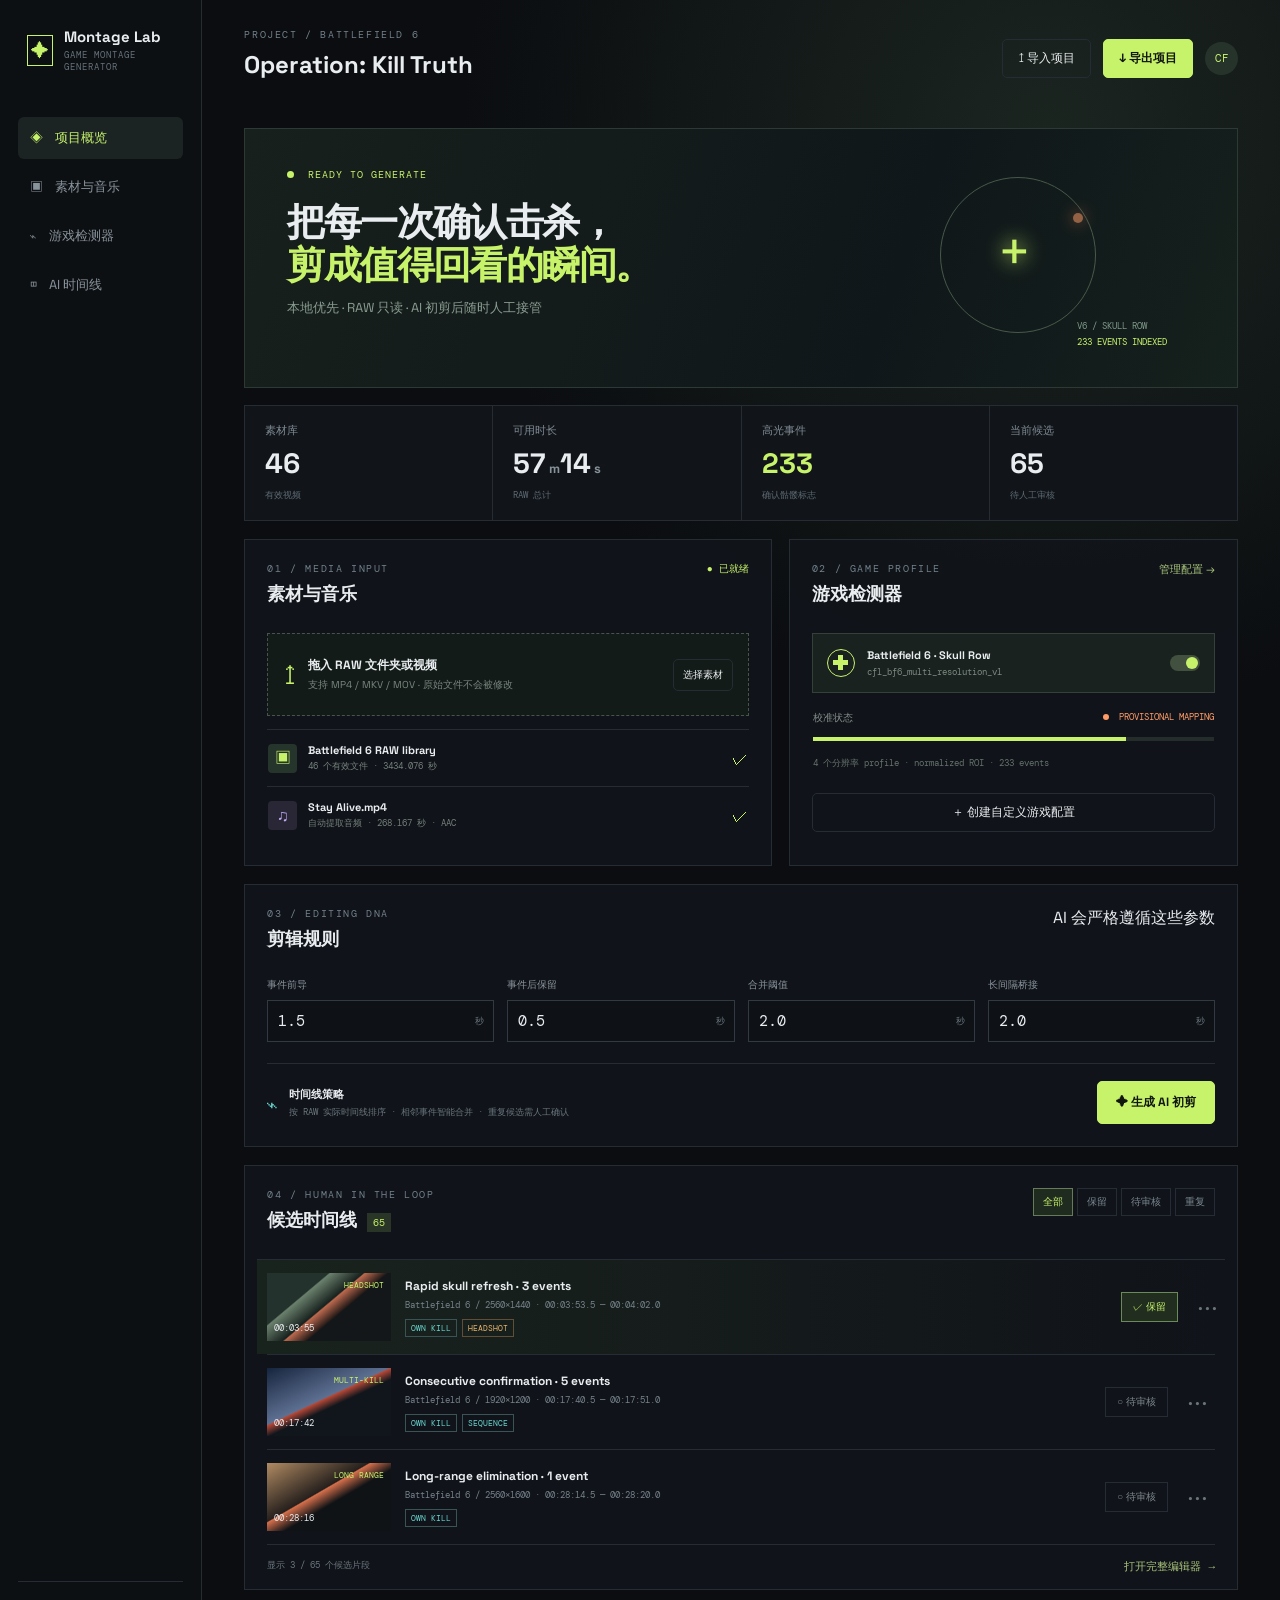
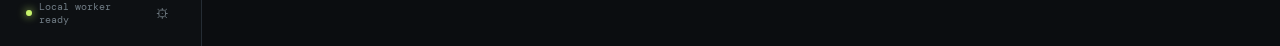
==== frontend/index.html @ 3a4ba49f "feat: add montage lab frontend MVP" ====
<!doctype html>
<html lang="zh-CN">
<head>
  <meta charset="UTF-8" />
  <meta name="viewport" content="width=device-width, initial-scale=1.0" />
  <title>Montage Lab — Game Montage Generator</title>
  <link rel="stylesheet" href="styles.css" />
</head>
<body>
  <div class="app-shell">
    <aside class="sidebar">
      <div class="brand"><div class="brand-mark">✦</div><div><strong>Montage Lab</strong><span>GAME MONTAGE GENERATOR</span></div></div>
      <nav>
        <a class="active" href="#overview"><span>◈</span>项目概览</a>
        <a href="#sources"><span>▣</span>素材与音乐</a>
        <a href="#detector"><span>⌁</span>游戏检测器</a>
        <a href="#timeline"><span>◫</span>AI 时间线</a>
      </nav>
      <div class="sidebar-bottom"><div class="status-dot"></div><span>Local worker ready</span><button class="icon-btn">⚙</button></div>
    </aside>
    <main class="main">
      <header class="topbar"><div><div class="eyebrow">PROJECT / BATTLEFIELD 6</div><h1>Operation: Kill Truth</h1></div><div class="top-actions"><button class="ghost" id="importProject">↥ 导入项目</button><button class="primary" id="exportProject">↓ 导出项目</button><div class="avatar">CF</div></div></header>
      <section class="hero" id="overview"><div><div class="pill"><i></i> READY TO GENERATE</div><h2>把每一次确认击杀，<br><em>剪成值得回看的瞬间。</em></h2><p>本地优先 · RAW 只读 · AI 初剪后随时人工接管</p></div><div class="hero-art"><div class="crosshair">+</div><div class="scan-ring"></div><div class="hero-label">V6 / SKULL ROW<br><b>233 EVENTS INDEXED</b></div></div></section>
      <section class="metrics"><div class="metric"><span>素材库</span><strong>46</strong><small>有效视频</small></div><div class="metric"><span>可用时长</span><strong>57<span>m</span>14<span>s</span></strong><small>RAW 总计</small></div><div class="metric accent"><span>高光事件</span><strong>233</strong><small>确认骷髅标志</small></div><div class="metric"><span>当前候选</span><strong>65</strong><small>待人工审核</small></div></section>
      <div class="workspace-grid">
        <section class="panel sources" id="sources"><div class="panel-head"><div><div class="section-kicker">01 / MEDIA INPUT</div><h3>素材与音乐</h3></div><span class="ready-tag">● 已就绪</span></div><div class="dropzone" id="dropzone"><div class="drop-icon">↥</div><div><strong>拖入 RAW 文件夹或视频</strong><p>支持 MP4 / MKV / MOV · 原始文件不会被修改</p></div><button class="small-btn">选择素材</button></div><div class="source-row"><div class="file-icon video">▣</div><div class="file-info"><strong>Battlefield 6 RAW library</strong><span>46 个有效文件 · 3434.076 秒</span></div><span class="check">✓</span></div><div class="source-row"><div class="file-icon music">♫</div><div class="file-info"><strong>Stay Alive.mp4</strong><span>自动提取音频 · 268.167 秒 · AAC</span></div><span class="check">✓</span></div></section>
        <section class="panel detector" id="detector"><div class="panel-head"><div><div class="section-kicker">02 / GAME PROFILE</div><h3>游戏检测器</h3></div><button class="text-btn">管理配置 →</button></div><div class="profile-card"><div class="profile-icon">✚</div><div><strong>Battlefield 6 · Skull Row</strong><span>cfl_bf6_multi_resolution_v1</span></div><div class="toggle on"><i></i></div></div><div class="calibration"><div class="cal-line"><span>校准状态</span><strong><i></i> PROVISIONAL MAPPING</strong></div><div class="progress"><i style="width:78%"></i></div><small>4 个分辨率 profile · normalized ROI · 233 events</small></div><button class="outline-btn full" id="newProfile">＋ 创建自定义游戏配置</button></section>
      </div>
      <section class="panel rules" id="timeline"><div class="panel-head"><div><div class="section-kicker">03 / EDITING DNA</div><h3>剪辑规则</h3></div><span class="hint">AI 会严格遵循这些参数</span></div><div class="rule-grid"><label>事件前导 <div class="input-wrap"><input id="pre" type="number" value="1.5" step="0.1"><span>秒</span></div></label><label>事件后保留 <div class="input-wrap"><input id="post" type="number" value="0.5" step="0.1"><span>秒</span></div></label><label>合并阈值 <div class="input-wrap"><input id="merge" type="number" value="2.0" step="0.1"><span>秒</span></div></label><label>长间隔桥接 <div class="input-wrap"><input id="bridge" type="number" value="2.0" step="0.1"><span>秒</span></div></label></div><div class="rule-footer"><div class="rule-note"><span>⌁</span><div><strong>时间线策略</strong><small>按 RAW 实际时间线排序 · 相邻事件智能合并 · 重复候选需人工确认</small></div></div><button class="primary generate" id="generate">✦ 生成 AI 初剪</button></div></section>
      <section class="panel candidate-panel"><div class="panel-head"><div><div class="section-kicker">04 / HUMAN IN THE LOOP</div><h3>候选时间线 <span class="count">65</span></h3></div><div class="timeline-tools"><button class="tool active">全部</button><button class="tool">保留</button><button class="tool">待审核</button><button class="tool">重复</button></div></div><div class="candidate-list"><div class="candidate selected"><div class="thumb t1"><span>00:03:55</span><b>HEADSHOT</b></div><div class="clip-meta"><strong>Rapid skull refresh · 3 events</strong><span>Battlefield 6 / 2560×1440 · 00:03:53.5 — 00:04:02.0</span><div class="tags"><i>OWN KILL</i><i class="gold">HEADSHOT</i></div></div><button class="keep">✓ 保留</button><button class="more">•••</button></div><div class="candidate"><div class="thumb t2"><span>00:17:42</span><b>MULTI-KILL</b></div><div class="clip-meta"><strong>Consecutive confirmation · 5 events</strong><span>Battlefield 6 / 1920×1200 · 00:17:40.5 — 00:17:51.0</span><div class="tags"><i>OWN KILL</i><i>SEQUENCE</i></div></div><button class="keep muted">○ 待审核</button><button class="more">•••</button></div><div class="candidate"><div class="thumb t3"><span>00:28:16</span><b>LONG RANGE</b></div><div class="clip-meta"><strong>Long-range elimination · 1 event</strong><span>Battlefield 6 / 2560×1600 · 00:28:14.5 — 00:28:20.0</span><div class="tags"><i>OWN KILL</i></div></div><button class="keep muted">○ 待审核</button><button class="more">•••</button></div></div><div class="list-footer"><span>显示 3 / 65 个候选片段</span><button class="text-btn">打开完整编辑器 →</button></div></section>
    </main>
  </div>
  <div class="toast" id="toast">项目已导出为 editable project.json</div>
  <script src="app.js"></script>
</body>
</html>
---- frontend/styles.css ----
@import url('https://fonts.googleapis.com/css2?family=DM+Mono:wght@400;500&family=Space+Grotesk:wght@400;500;600;700&display=swap');
:root{--bg:#0b0d10;--panel:#11151a;--line:#252c34;--text:#e9edf0;--muted:#89939c;--lime:#c7f36b;--cyan:#69d6d0;--orange:#ff9b67}*{box-sizing:border-box}body{margin:0;background:radial-gradient(circle at 82% 8%,#1b2520 0,#0b0d10 32%);color:var(--text);font-family:'Space Grotesk',sans-serif}.app-shell{display:flex;min-height:100vh}.sidebar{width:236px;background:#0d1013;border-right:1px solid var(--line);padding:27px 18px 20px;display:flex;flex-direction:column}.brand{display:flex;gap:11px;align-items:center;padding:0 9px 44px}.brand-mark{width:31px;height:31px;border:1px solid var(--lime);color:var(--lime);display:grid;place-items:center;font-size:18px}.brand strong{display:block;font-size:15px}.brand span{display:block;color:#66717b;font:9px 'DM Mono',monospace;margin-top:3px;letter-spacing:1px}nav{display:grid;gap:7px}nav a{padding:12px;color:var(--muted);text-decoration:none;border-radius:6px;font-size:13px;display:flex;gap:12px}nav a.active{background:#1b2423;color:var(--lime)}.sidebar-bottom{margin-top:auto;border-top:1px solid var(--line);padding:18px 8px 0;color:#707c85;font:10px 'DM Mono',monospace;display:flex;align-items:center;gap:7px}.status-dot{width:6px;height:6px;background:var(--lime);border-radius:50%;box-shadow:0 0 8px var(--lime)}.icon-btn{margin-left:auto;border:0;background:none;color:#78848c}.main{max-width:1270px;width:100%;padding:28px 42px 56px;margin:auto}.topbar{display:flex;justify-content:space-between;align-items:center;margin-bottom:40px}.eyebrow,.section-kicker{font:10px 'DM Mono',monospace;color:#71808a;letter-spacing:1.6px}.topbar h1{font-size:24px;margin:8px 0}.top-actions{display:flex;align-items:center;gap:12px}button{font-family:inherit;cursor:pointer}.ghost,.primary,.outline-btn,.small-btn{border:1px solid var(--line);background:transparent;color:var(--text);padding:10px 15px;border-radius:5px;font-size:12px}.primary{background:var(--lime);border-color:var(--lime);color:#11170d;font-weight:700}.avatar{width:33px;height:33px;display:grid;place-items:center;border-radius:50%;background:#26332b;color:var(--lime);font:11px 'DM Mono',monospace}.hero{min-height:260px;border:1px solid #2d3935;background:linear-gradient(110deg,#17201c,#10171a 65%,#15211d);position:relative;overflow:hidden;padding:39px 42px;margin-bottom:17px}.hero h2{font-size:38px;line-height:1.12;letter-spacing:-1.6px;margin:20px 0 13px}.hero h2 em{font-style:normal;color:var(--lime)}.hero p{color:#899c91;font-size:13px}.pill{color:var(--lime);font:10px 'DM Mono',monospace;letter-spacing:1px}.pill i{display:inline-block;width:7px;height:7px;border-radius:50%;background:var(--lime);margin-right:7px}.hero-art{position:absolute;right:105px;top:35px;width:220px;height:190px}.crosshair{position:absolute;left:85px;top:52px;color:var(--lime);font-size:56px;text-shadow:0 0 20px #c7f36b}.scan-ring{width:156px;height:156px;border:1px solid #738d70;border-radius:50%;position:absolute;top:13px;left:28px;opacity:.55}.scan-ring:after{content:'';position:absolute;width:10px;height:10px;background:var(--orange);border-radius:50%;right:12px;top:35px;box-shadow:0 0 15px var(--orange)}.hero-label{position:absolute;right:-35px;bottom:4px;color:#7e9988;font:9px 'DM Mono',monospace;line-height:1.7}.hero-label b{color:var(--lime);font-weight:400}.metrics{display:grid;grid-template-columns:repeat(4,1fr);gap:1px;background:var(--line);border:1px solid var(--line);margin-bottom:18px}.metric{background:var(--panel);padding:17px 20px}.metric span{display:block;color:#7f8a93;font-size:11px}.metric strong{display:block;font-size:28px;margin:7px 0 1px}.metric strong span{display:inline;font-size:13px;color:#87929a;margin-left:3px}.metric small{font:9px 'DM Mono',monospace;color:#5d6972}.metric.accent strong{color:var(--lime)}.workspace-grid{display:grid;grid-template-columns:1.08fr .92fr;gap:17px;margin-bottom:18px}.panel{border:1px solid var(--line);background:rgba(17,21,26,.9);padding:22px}.panel-head{display:flex;justify-content:space-between;align-items:flex-start;margin-bottom:20px}.panel h3{font-size:18px;margin:7px 0}.ready-tag{color:var(--lime);font:10px 'DM Mono',monospace}.dropzone{border:1px dashed #47544c;background:#131b18;padding:19px 15px;display:flex;align-items:center;gap:12px;margin-bottom:13px}.drop-icon{font-size:25px;color:var(--lime)}.dropzone strong{font-size:12px}.dropzone p{color:#78847e;font-size:10px;margin:4px 0}.small-btn{margin-left:auto;padding:8px 9px;font-size:10px}.source-row{display:flex;align-items:center;gap:11px;border-top:1px solid var(--line);padding:13px 1px}.file-icon{width:29px;height:29px;display:grid;place-items:center;border-radius:4px}.video{background:#26352c;color:var(--lime)}.music{background:#292736;color:#c3a9f7}.file-info{flex:1}.file-info strong,.file-info span{display:block}.file-info strong{font-size:11px}.file-info span{font:9px 'DM Mono',monospace;color:#74817b;margin-top:3px}.check{color:var(--lime)}.text-btn{border:0;background:none;color:#a9c47b;font-size:11px;padding:0}.profile-card{display:flex;align-items:center;gap:12px;background:#19221f;border:1px solid #334138;padding:14px}.profile-icon{width:28px;height:28px;display:grid;place-items:center;border-radius:50%;border:1px solid var(--lime);color:var(--lime)}.profile-card strong,.profile-card span{display:block}.profile-card strong{font-size:11px}.profile-card span{font:9px 'DM Mono',monospace;color:#7d8982;margin-top:4px}.toggle{margin-left:auto;width:30px;height:16px;border-radius:10px;background:#42513f;padding:2px}.toggle i{display:block;width:12px;height:12px;border-radius:50%;background:var(--lime);margin-left:14px}.calibration{padding:18px 1px}.cal-line{display:flex;justify-content:space-between;font-size:10px}.cal-line span{color:#84908b}.cal-line strong{font:9px 'DM Mono',monospace;color:var(--orange)}.cal-line i{display:inline-block;width:6px;height:6px;background:var(--orange);border-radius:50%;margin-right:5px}.progress{height:4px;background:#252d2a;margin:12px 0 9px}.progress i{display:block;height:100%;background:var(--lime)}.calibration small{font:9px 'DM Mono',monospace;color:#64726b}.full{width:100%;margin-top:4px}.rules{margin-bottom:18px}.rule-grid{display:grid;grid-template-columns:repeat(4,1fr);gap:13px}.rule-grid label{font-size:10px;color:#89949b}.input-wrap{display:flex;align-items:center;margin-top:8px;border:1px solid #313a41;background:#0e1216}.input-wrap input{color:var(--text);background:none;border:0;outline:0;width:100%;padding:10px;font:15px 'DM Mono',monospace}.input-wrap span{font:9px 'DM Mono',monospace;color:#65717a;padding-right:9px}.rule-footer{display:flex;justify-content:space-between;align-items:center;border-top:1px solid var(--line);margin-top:21px;padding-top:17px}.rule-note{display:flex;gap:11px;align-items:center}.rule-note>span{color:var(--cyan);font-size:22px}.rule-note strong,.rule-note small{display:block}.rule-note strong{font-size:11px}.rule-note small{font:9px 'DM Mono',monospace;color:#69767d;margin-top:4px}.generate{padding:12px 18px}.candidate-panel{padding-bottom:15px}.count{font:10px 'DM Mono',monospace;color:var(--lime);background:#293526;padding:3px 6px;margin-left:5px}.timeline-tools{display:flex;gap:4px}.tool{border:1px solid var(--line);background:transparent;color:#7a878f;font-size:10px;padding:6px 9px}.tool.active{color:var(--lime);border-color:#657b59;background:#202b20}.candidate{display:flex;align-items:center;gap:14px;padding:13px 0;border-top:1px solid var(--line)}.candidate.selected{background:linear-gradient(90deg,#19231d,transparent);margin:0 -10px;padding-left:10px}.thumb{width:124px;height:68px;position:relative;flex:none;background:#24322d;overflow:hidden;display:flex;align-items:flex-end;padding:7px}.thumb:before{content:'';position:absolute;inset:0;background:linear-gradient(140deg,transparent 30%,#6a806c 31%,#18221f 47%,#bb694e 48%,#2c1e1a 58%,#13171a 59%)}.t2{background:#272f42}.t2:before{background:linear-gradient(155deg,#16253e,#5e7092 45%,#b54837 46%,#11161c 55%)}.t3{background:#3d322b}.t3:before{background:linear-gradient(150deg,#b18b63,#26201d 42%,#d56f4b 43%,#101316 56%)}.thumb span,.thumb b{position:relative;z-index:1;font:9px 'DM Mono',monospace}.thumb b{position:absolute;right:7px;top:7px;color:var(--lime);font-size:8px}.clip-meta{flex:1}.clip-meta strong,.clip-meta span{display:block}.clip-meta strong{font-size:12px}.clip-meta span{font:9px 'DM Mono',monospace;color:#76838b;margin:5px 0 8px}.tags{display:flex;gap:5px}.tags i{font-style:normal;font:8px 'DM Mono',monospace;color:var(--cyan);border:1px solid #385454;padding:3px 5px}.tags i.gold{color:#e7b36b;border-color:#614e37}.keep{border:1px solid #6b8a59;background:#202d1f;color:var(--lime);padding:7px 11px;font-size:10px;white-space:nowrap}.keep.muted{border-color:var(--line);background:none;color:#7e898f}.more{border:0;background:none;color:#69747a;letter-spacing:2px}.list-footer{border-top:1px solid var(--line);padding-top:14px;display:flex;justify-content:space-between;font:9px 'DM Mono',monospace;color:#69767d}.toast{position:fixed;right:28px;bottom:25px;background:#d5f77a;color:#11170d;padding:12px 16px;border-radius:4px;font-size:12px;opacity:0;transform:translateY(12px);transition:.25s;pointer-events:none}.toast.show{opacity:1;transform:translateY(0)}@media(max-width:900px){.sidebar{width:190px}.main{padding:24px}.hero-art{right:15px;opacity:.5}.workspace-grid{grid-template-columns:1fr}}@media(max-width:650px){.sidebar{display:none}.main{padding:18px}.hero{padding:28px 23px}.hero h2{font-size:30px}.hero-art{display:none}.metrics{grid-template-columns:repeat(2,1fr)}.rule-grid{grid-template-columns:repeat(2,1fr)}.top-actions .ghost{display:none}.candidate{gap:8px}.thumb{width:90px}.clip-meta span{font-size:8px}}
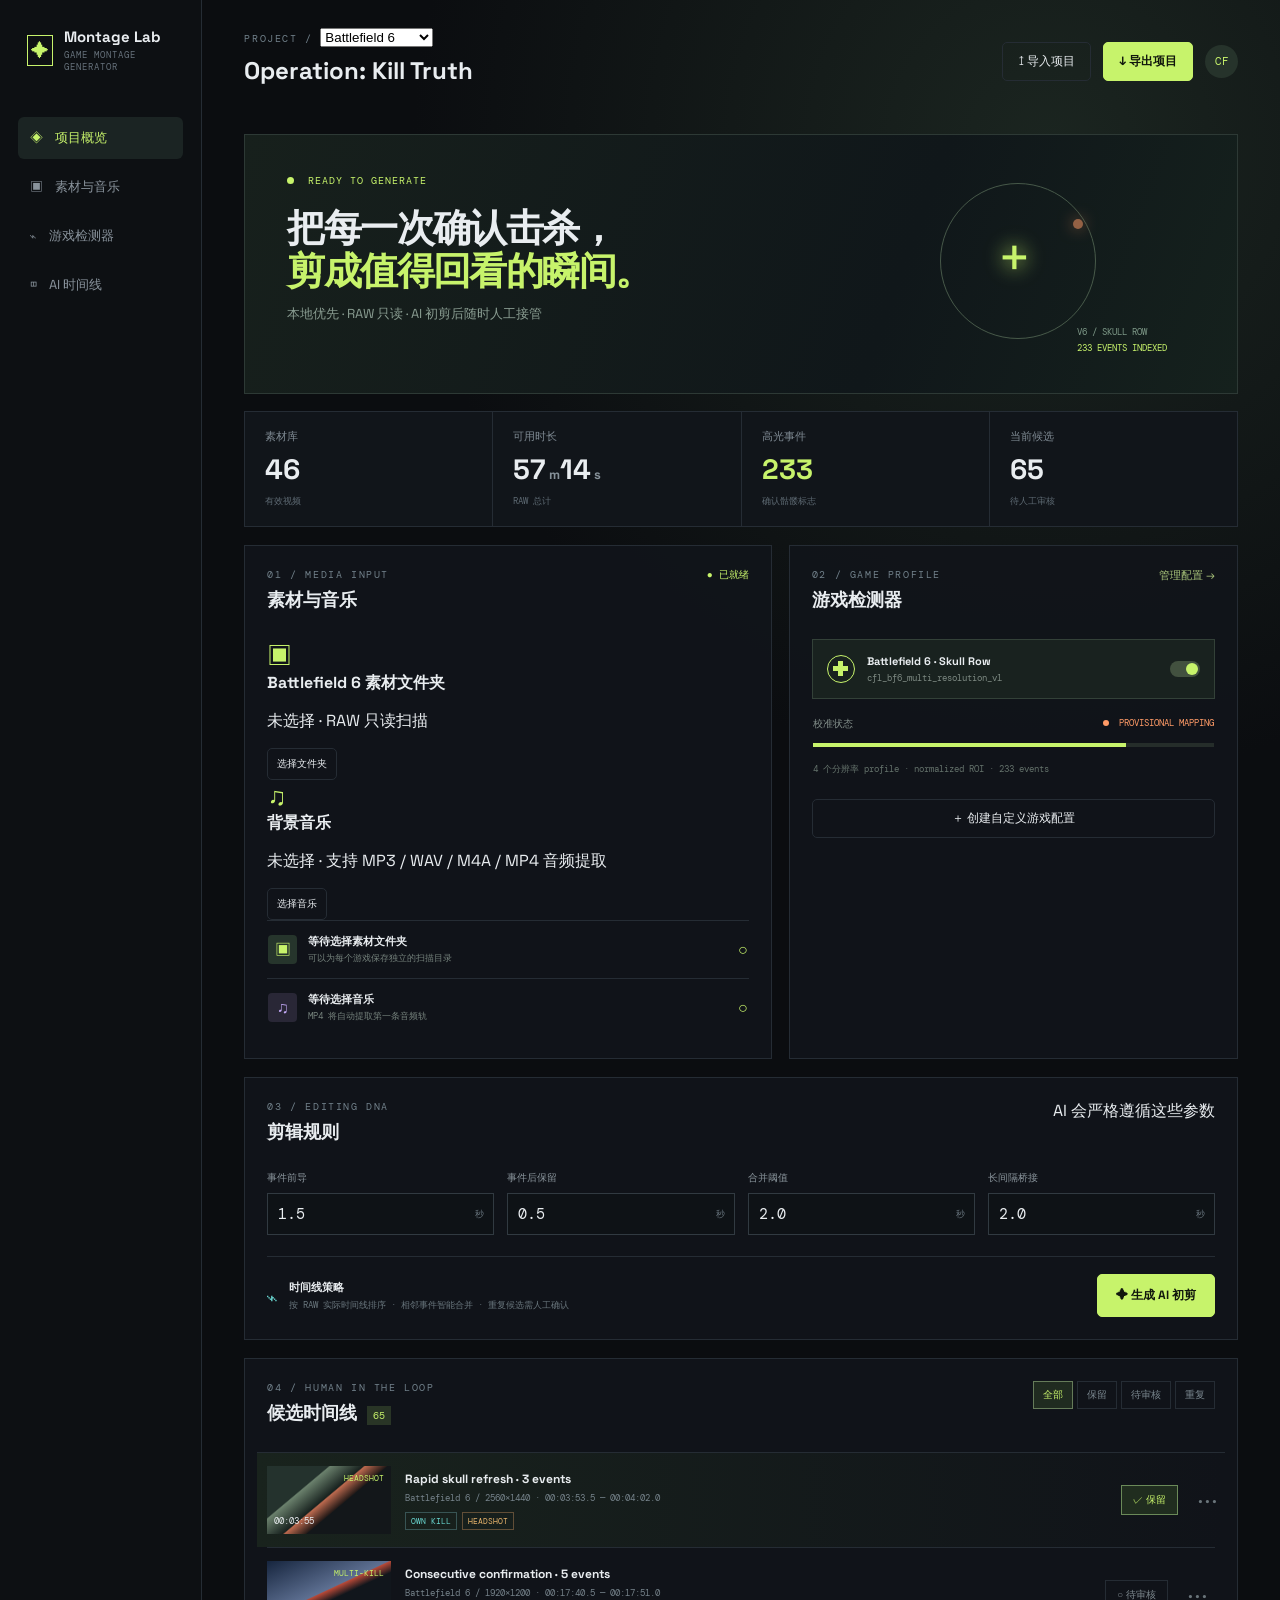
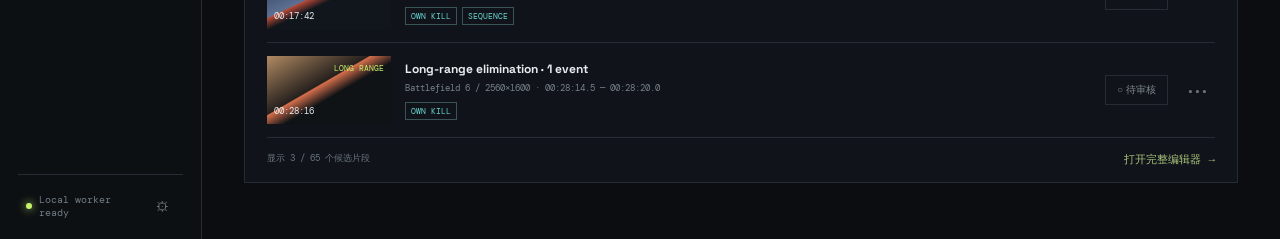
==== commit b370b150: "fix: wire media folder and music selectors" ====
--- a/frontend/index.html
+++ b/frontend/index.html
@@ -19,11 +19,11 @@
       <div class="sidebar-bottom"><div class="status-dot"></div><span>Local worker ready</span><button class="icon-btn">⚙</button></div>
     </aside>
     <main class="main">
-      <header class="topbar"><div><div class="eyebrow">PROJECT / BATTLEFIELD 6</div><h1>Operation: Kill Truth</h1></div><div class="top-actions"><button class="ghost" id="importProject">↥ 导入项目</button><button class="primary" id="exportProject">↓ 导出项目</button><div class="avatar">CF</div></div></header>
+      <header class="topbar"><div><div class="eyebrow">PROJECT / <select id="gameSelect" class="game-select"><option>Battlefield 6</option><option>Apex Legends</option><option>自定义游戏配置</option></select></div><h1>Operation: Kill Truth</h1></div><div class="top-actions"><button class="ghost" id="importProject">↥ 导入项目</button><button class="primary" id="exportProject">↓ 导出项目</button><div class="avatar">CF</div></div></header>
       <section class="hero" id="overview"><div><div class="pill"><i></i> READY TO GENERATE</div><h2>把每一次确认击杀，<br><em>剪成值得回看的瞬间。</em></h2><p>本地优先 · RAW 只读 · AI 初剪后随时人工接管</p></div><div class="hero-art"><div class="crosshair">+</div><div class="scan-ring"></div><div class="hero-label">V6 / SKULL ROW<br><b>233 EVENTS INDEXED</b></div></div></section>
       <section class="metrics"><div class="metric"><span>素材库</span><strong>46</strong><small>有效视频</small></div><div class="metric"><span>可用时长</span><strong>57<span>m</span>14<span>s</span></strong><small>RAW 总计</small></div><div class="metric accent"><span>高光事件</span><strong>233</strong><small>确认骷髅标志</small></div><div class="metric"><span>当前候选</span><strong>65</strong><small>待人工审核</small></div></section>
       <div class="workspace-grid">
-        <section class="panel sources" id="sources"><div class="panel-head"><div><div class="section-kicker">01 / MEDIA INPUT</div><h3>素材与音乐</h3></div><span class="ready-tag">● 已就绪</span></div><div class="dropzone" id="dropzone"><div class="drop-icon">↥</div><div><strong>拖入 RAW 文件夹或视频</strong><p>支持 MP4 / MKV / MOV · 原始文件不会被修改</p></div><button class="small-btn">选择素材</button></div><div class="source-row"><div class="file-icon video">▣</div><div class="file-info"><strong>Battlefield 6 RAW library</strong><span>46 个有效文件 · 3434.076 秒</span></div><span class="check">✓</span></div><div class="source-row"><div class="file-icon music">♫</div><div class="file-info"><strong>Stay Alive.mp4</strong><span>自动提取音频 · 268.167 秒 · AAC</span></div><span class="check">✓</span></div></section>
+        <section class="panel sources" id="sources"><div class="panel-head"><div><div class="section-kicker">01 / MEDIA INPUT</div><h3>素材与音乐</h3></div><span class="ready-tag">● 已就绪</span></div><div class="folder-select"><div class="folder-copy"><div class="drop-icon">▣</div><div><strong>Battlefield 6 素材文件夹</strong><p id="videoPath">未选择 · RAW 只读扫描</p></div></div><button class="small-btn" id="chooseVideo">选择文件夹</button><input id="videoFolder" type="file" webkitdirectory directory multiple hidden></div><div class="folder-select music-select"><div class="folder-copy"><div class="drop-icon">♫</div><div><strong>背景音乐</strong><p id="musicPath">未选择 · 支持 MP3 / WAV / M4A / MP4 音频提取</p></div></div><button class="small-btn" id="chooseMusic">选择音乐</button><input id="musicFile" type="file" accept="audio/*,video/mp4,video/x-matroska" hidden></div><div class="source-row"><div class="file-icon video">▣</div><div class="file-info"><strong id="videoSummary">等待选择素材文件夹</strong><span>可以为每个游戏保存独立的扫描目录</span></div><span class="check" id="videoCheck">○</span></div><div class="source-row"><div class="file-icon music">♫</div><div class="file-info"><strong id="musicSummary">等待选择音乐</strong><span>MP4 将自动提取第一条音频轨</span></div><span class="check" id="musicCheck">○</span></div></section>
         <section class="panel detector" id="detector"><div class="panel-head"><div><div class="section-kicker">02 / GAME PROFILE</div><h3>游戏检测器</h3></div><button class="text-btn">管理配置 →</button></div><div class="profile-card"><div class="profile-icon">✚</div><div><strong>Battlefield 6 · Skull Row</strong><span>cfl_bf6_multi_resolution_v1</span></div><div class="toggle on"><i></i></div></div><div class="calibration"><div class="cal-line"><span>校准状态</span><strong><i></i> PROVISIONAL MAPPING</strong></div><div class="progress"><i style="width:78%"></i></div><small>4 个分辨率 profile · normalized ROI · 233 events</small></div><button class="outline-btn full" id="newProfile">＋ 创建自定义游戏配置</button></section>
       </div>
       <section class="panel rules" id="timeline"><div class="panel-head"><div><div class="section-kicker">03 / EDITING DNA</div><h3>剪辑规则</h3></div><span class="hint">AI 会严格遵循这些参数</span></div><div class="rule-grid"><label>事件前导 <div class="input-wrap"><input id="pre" type="number" value="1.5" step="0.1"><span>秒</span></div></label><label>事件后保留 <div class="input-wrap"><input id="post" type="number" value="0.5" step="0.1"><span>秒</span></div></label><label>合并阈值 <div class="input-wrap"><input id="merge" type="number" value="2.0" step="0.1"><span>秒</span></div></label><label>长间隔桥接 <div class="input-wrap"><input id="bridge" type="number" value="2.0" step="0.1"><span>秒</span></div></label></div><div class="rule-footer"><div class="rule-note"><span>⌁</span><div><strong>时间线策略</strong><small>按 RAW 实际时间线排序 · 相邻事件智能合并 · 重复候选需人工确认</small></div></div><button class="primary generate" id="generate">✦ 生成 AI 初剪</button></div></section>
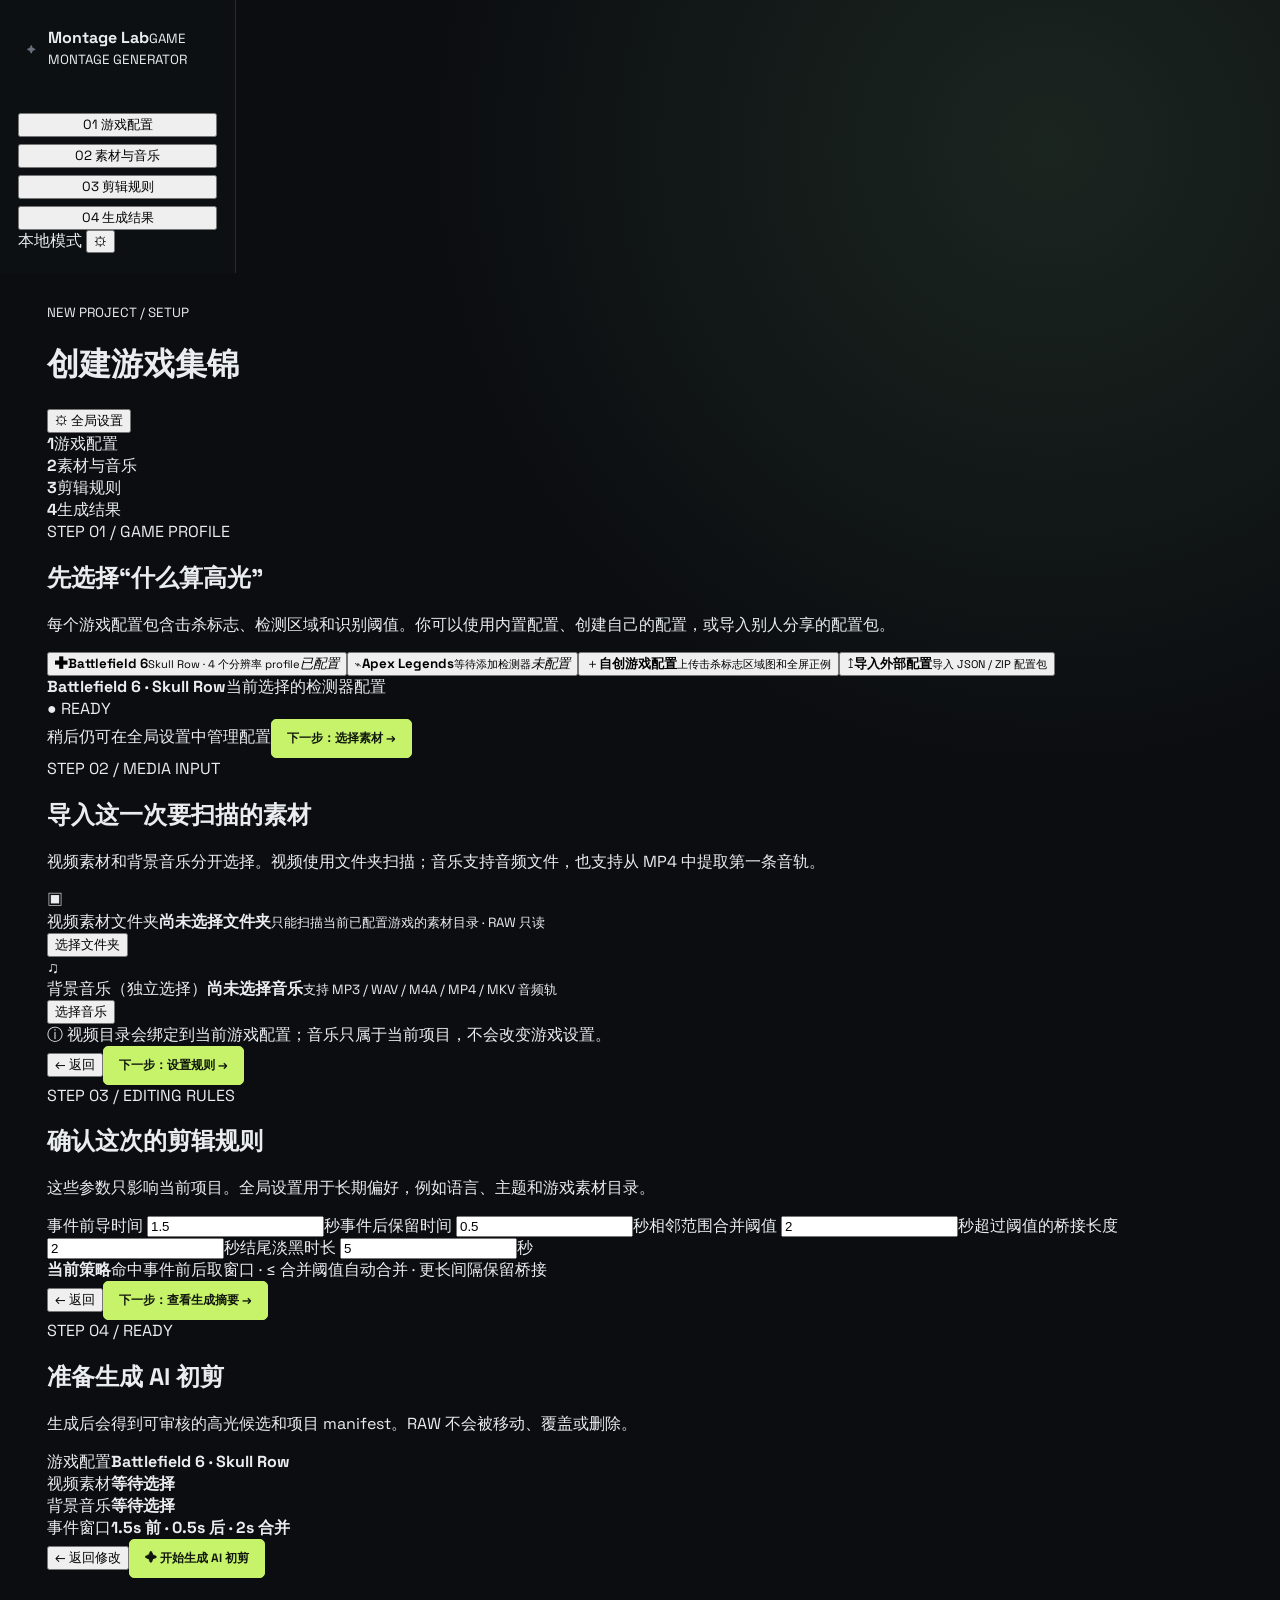
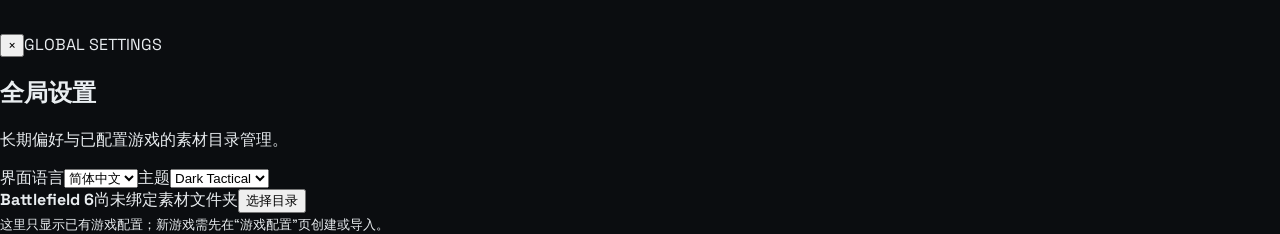
==== commit 902ebe53: "refactor: simplify setup into guided workflow" ====
--- a/frontend/index.html
+++ b/frontend/index.html
@@ -1,36 +1,14 @@
 <!doctype html>
 <html lang="zh-CN">
-<head>
-  <meta charset="UTF-8" />
-  <meta name="viewport" content="width=device-width, initial-scale=1.0" />
-  <title>Montage Lab — Game Montage Generator</title>
-  <link rel="stylesheet" href="styles.css" />
-</head>
+<head><meta charset="UTF-8"><meta name="viewport" content="width=device-width,initial-scale=1"><title>Montage Lab</title><link rel="stylesheet" href="styles.css"></head>
 <body>
-  <div class="app-shell">
-    <aside class="sidebar">
-      <div class="brand"><div class="brand-mark">✦</div><div><strong>Montage Lab</strong><span>GAME MONTAGE GENERATOR</span></div></div>
-      <nav>
-        <a class="active" href="#overview"><span>◈</span>项目概览</a>
-        <a href="#sources"><span>▣</span>素材与音乐</a>
-        <a href="#detector"><span>⌁</span>游戏检测器</a>
-        <a href="#timeline"><span>◫</span>AI 时间线</a>
-      </nav>
-      <div class="sidebar-bottom"><div class="status-dot"></div><span>Local worker ready</span><button class="icon-btn">⚙</button></div>
-    </aside>
-    <main class="main">
-      <header class="topbar"><div><div class="eyebrow">PROJECT / <select id="gameSelect" class="game-select"><option>Battlefield 6</option><option>Apex Legends</option><option>自定义游戏配置</option></select></div><h1>Operation: Kill Truth</h1></div><div class="top-actions"><button class="ghost" id="importProject">↥ 导入项目</button><button class="primary" id="exportProject">↓ 导出项目</button><div class="avatar">CF</div></div></header>
-      <section class="hero" id="overview"><div><div class="pill"><i></i> READY TO GENERATE</div><h2>把每一次确认击杀，<br><em>剪成值得回看的瞬间。</em></h2><p>本地优先 · RAW 只读 · AI 初剪后随时人工接管</p></div><div class="hero-art"><div class="crosshair">+</div><div class="scan-ring"></div><div class="hero-label">V6 / SKULL ROW<br><b>233 EVENTS INDEXED</b></div></div></section>
-      <section class="metrics"><div class="metric"><span>素材库</span><strong>46</strong><small>有效视频</small></div><div class="metric"><span>可用时长</span><strong>57<span>m</span>14<span>s</span></strong><small>RAW 总计</small></div><div class="metric accent"><span>高光事件</span><strong>233</strong><small>确认骷髅标志</small></div><div class="metric"><span>当前候选</span><strong>65</strong><small>待人工审核</small></div></section>
-      <div class="workspace-grid">
-        <section class="panel sources" id="sources"><div class="panel-head"><div><div class="section-kicker">01 / MEDIA INPUT</div><h3>素材与音乐</h3></div><span class="ready-tag">● 已就绪</span></div><div class="folder-select"><div class="folder-copy"><div class="drop-icon">▣</div><div><strong>Battlefield 6 素材文件夹</strong><p id="videoPath">未选择 · RAW 只读扫描</p></div></div><button class="small-btn" id="chooseVideo">选择文件夹</button><input id="videoFolder" type="file" webkitdirectory directory multiple hidden></div><div class="folder-select music-select"><div class="folder-copy"><div class="drop-icon">♫</div><div><strong>背景音乐</strong><p id="musicPath">未选择 · 支持 MP3 / WAV / M4A / MP4 音频提取</p></div></div><button class="small-btn" id="chooseMusic">选择音乐</button><input id="musicFile" type="file" accept="audio/*,video/mp4,video/x-matroska" hidden></div><div class="source-row"><div class="file-icon video">▣</div><div class="file-info"><strong id="videoSummary">等待选择素材文件夹</strong><span>可以为每个游戏保存独立的扫描目录</span></div><span class="check" id="videoCheck">○</span></div><div class="source-row"><div class="file-icon music">♫</div><div class="file-info"><strong id="musicSummary">等待选择音乐</strong><span>MP4 将自动提取第一条音频轨</span></div><span class="check" id="musicCheck">○</span></div></section>
-        <section class="panel detector" id="detector"><div class="panel-head"><div><div class="section-kicker">02 / GAME PROFILE</div><h3>游戏检测器</h3></div><button class="text-btn">管理配置 →</button></div><div class="profile-card"><div class="profile-icon">✚</div><div><strong>Battlefield 6 · Skull Row</strong><span>cfl_bf6_multi_resolution_v1</span></div><div class="toggle on"><i></i></div></div><div class="calibration"><div class="cal-line"><span>校准状态</span><strong><i></i> PROVISIONAL MAPPING</strong></div><div class="progress"><i style="width:78%"></i></div><small>4 个分辨率 profile · normalized ROI · 233 events</small></div><button class="outline-btn full" id="newProfile">＋ 创建自定义游戏配置</button></section>
-      </div>
-      <section class="panel rules" id="timeline"><div class="panel-head"><div><div class="section-kicker">03 / EDITING DNA</div><h3>剪辑规则</h3></div><span class="hint">AI 会严格遵循这些参数</span></div><div class="rule-grid"><label>事件前导 <div class="input-wrap"><input id="pre" type="number" value="1.5" step="0.1"><span>秒</span></div></label><label>事件后保留 <div class="input-wrap"><input id="post" type="number" value="0.5" step="0.1"><span>秒</span></div></label><label>合并阈值 <div class="input-wrap"><input id="merge" type="number" value="2.0" step="0.1"><span>秒</span></div></label><label>长间隔桥接 <div class="input-wrap"><input id="bridge" type="number" value="2.0" step="0.1"><span>秒</span></div></label></div><div class="rule-footer"><div class="rule-note"><span>⌁</span><div><strong>时间线策略</strong><small>按 RAW 实际时间线排序 · 相邻事件智能合并 · 重复候选需人工确认</small></div></div><button class="primary generate" id="generate">✦ 生成 AI 初剪</button></div></section>
-      <section class="panel candidate-panel"><div class="panel-head"><div><div class="section-kicker">04 / HUMAN IN THE LOOP</div><h3>候选时间线 <span class="count">65</span></h3></div><div class="timeline-tools"><button class="tool active">全部</button><button class="tool">保留</button><button class="tool">待审核</button><button class="tool">重复</button></div></div><div class="candidate-list"><div class="candidate selected"><div class="thumb t1"><span>00:03:55</span><b>HEADSHOT</b></div><div class="clip-meta"><strong>Rapid skull refresh · 3 events</strong><span>Battlefield 6 / 2560×1440 · 00:03:53.5 — 00:04:02.0</span><div class="tags"><i>OWN KILL</i><i class="gold">HEADSHOT</i></div></div><button class="keep">✓ 保留</button><button class="more">•••</button></div><div class="candidate"><div class="thumb t2"><span>00:17:42</span><b>MULTI-KILL</b></div><div class="clip-meta"><strong>Consecutive confirmation · 5 events</strong><span>Battlefield 6 / 1920×1200 · 00:17:40.5 — 00:17:51.0</span><div class="tags"><i>OWN KILL</i><i>SEQUENCE</i></div></div><button class="keep muted">○ 待审核</button><button class="more">•••</button></div><div class="candidate"><div class="thumb t3"><span>00:28:16</span><b>LONG RANGE</b></div><div class="clip-meta"><strong>Long-range elimination · 1 event</strong><span>Battlefield 6 / 2560×1600 · 00:28:14.5 — 00:28:20.0</span><div class="tags"><i>OWN KILL</i></div></div><button class="keep muted">○ 待审核</button><button class="more">•••</button></div></div><div class="list-footer"><span>显示 3 / 65 个候选片段</span><button class="text-btn">打开完整编辑器 →</button></div></section>
-    </main>
-  </div>
-  <div class="toast" id="toast">项目已导出为 editable project.json</div>
-  <script src="app.js"></script>
-</body>
-</html>
+<div class="shell">
+  <aside class="sidebar"><div class="brand"><span class="mark">✦</span><div><b>Montage Lab</b><small>GAME MONTAGE GENERATOR</small></div></div><nav><button class="nav active" data-step="1">01 <span>游戏配置</span></button><button class="nav" data-step="2">02 <span>素材与音乐</span></button><button class="nav" data-step="3">03 <span>剪辑规则</span></button><button class="nav" data-step="4">04 <span>生成结果</span></button></nav><div class="side-foot"><i></i>本地模式 <button id="settingsOpen">⚙</button></div></aside>
+  <main class="main"><header class="top"><div><small class="overline">NEW PROJECT / SETUP</small><h1>创建游戏集锦</h1></div><button class="settings" id="settingsOpenTop">⚙ 全局设置</button></header>
+    <div class="steps"><div class="step active" data-label="游戏配置"><b>1</b><span>游戏配置</span></div><div class="line"></div><div class="step" data-label="素材与音乐"><b>2</b><span>素材与音乐</span></div><div class="line"></div><div class="step" data-label="剪辑规则"><b>3</b><span>剪辑规则</span></div><div class="line"></div><div class="step" data-label="生成结果"><b>4</b><span>生成结果</span></div></div>
+    <section class="page active" data-page="1"><div class="page-intro"><span class="kicker">STEP 01 / GAME PROFILE</span><h2>先选择“什么算高光”</h2><p>每个游戏配置包含击杀标志、检测区域和识别阈值。你可以使用内置配置、创建自己的配置，或导入别人分享的配置包。</p></div><div class="choice-grid"><button class="choice selected" data-game="Battlefield 6"><span class="choice-icon">✚</span><strong>Battlefield 6</strong><small>Skull Row · 4 个分辨率 profile</small><em>已配置</em></button><button class="choice" data-game="Apex Legends"><span class="choice-icon">⌁</span><strong>Apex Legends</strong><small>等待添加检测器</small><em class="muted">未配置</em></button><button class="choice dashed" id="createProfile"><span class="choice-icon">＋</span><strong>自创游戏配置</strong><small>上传击杀标志区域图和全屏正例</small></button><button class="choice dashed" id="importProfile"><span class="choice-icon">↥</span><strong>导入外部配置</strong><small>导入 JSON / ZIP 配置包</small><input id="profileFile" type="file" accept=".json,.zip" hidden></button></div><div class="selected-info"><div><b id="selectedGame">Battlefield 6 · Skull Row</b><span>当前选择的检测器配置</span></div><span class="ready">● READY</span></div><div class="actions"><span>稍后仍可在全局设置中管理配置</span><button class="primary next" data-next="2">下一步：选择素材 →</button></div></section>
+    <section class="page" data-page="2"><div class="page-intro"><span class="kicker">STEP 02 / MEDIA INPUT</span><h2>导入这一次要扫描的素材</h2><p>视频素材和背景音乐分开选择。视频使用文件夹扫描；音乐支持音频文件，也支持从 MP4 中提取第一条音轨。</p></div><div class="media-stack"><div class="media-card"><div class="media-icon">▣</div><div class="media-copy"><span class="label">视频素材文件夹</span><strong id="videoSummary">尚未选择文件夹</strong><small id="videoDetail">只能扫描当前已配置游戏的素材目录 · RAW 只读</small></div><button class="outline" id="chooseVideo">选择文件夹</button><input id="videoFolder" type="file" webkitdirectory directory multiple hidden></div><div class="media-card music-card"><div class="media-icon">♫</div><div class="media-copy"><span class="label">背景音乐（独立选择）</span><strong id="musicSummary">尚未选择音乐</strong><small id="musicDetail">支持 MP3 / WAV / M4A / MP4 / MKV 音频轨</small></div><button class="outline" id="chooseMusic">选择音乐</button><input id="musicFile" type="file" accept="audio/*,video/mp4,video/x-matroska" hidden></div></div><div class="path-note">ⓘ 视频目录会绑定到当前游戏配置；音乐只属于当前项目，不会改变游戏设置。</div><div class="actions"><button class="back" data-next="1">← 返回</button><button class="primary next" data-next="3">下一步：设置规则 →</button></div></section>
+    <section class="page" data-page="3"><div class="page-intro"><span class="kicker">STEP 03 / EDITING RULES</span><h2>确认这次的剪辑规则</h2><p>这些参数只影响当前项目。全局设置用于长期偏好，例如语言、主题和游戏素材目录。</p></div><div class="rule-list"><label>事件前导时间 <input id="pre" type="number" value="1.5" step="0.1"><span>秒</span></label><label>事件后保留时间 <input id="post" type="number" value="0.5" step="0.1"><span>秒</span></label><label>相邻范围合并阈值 <input id="merge" type="number" value="2" step="0.1"><span>秒</span></label><label>超过阈值的桥接长度 <input id="bridge" type="number" value="2" step="0.1"><span>秒</span></label><label>结尾淡黑时长 <input id="fade" type="number" value="5" step="0.1"><span>秒</span></label></div><div class="rule-summary"><b>当前策略</b><span>命中事件前后取窗口 · ≤ 合并阈值自动合并 · 更长间隔保留桥接</span></div><div class="actions"><button class="back" data-next="2">← 返回</button><button class="primary next" data-next="4">下一步：查看生成摘要 →</button></div></section>
+    <section class="page" data-page="4"><div class="page-intro"><span class="kicker">STEP 04 / READY</span><h2>准备生成 AI 初剪</h2><p>生成后会得到可审核的高光候选和项目 manifest。RAW 不会被移动、覆盖或删除。</p></div><div class="ready-panel"><div class="ready-row"><span>游戏配置</span><b id="finalGame">Battlefield 6 · Skull Row</b></div><div class="ready-row"><span>视频素材</span><b id="finalVideo">等待选择</b></div><div class="ready-row"><span>背景音乐</span><b id="finalMusic">等待选择</b></div><div class="ready-row"><span>事件窗口</span><b id="finalRules">1.5s 前 · 0.5s 后 · 2s 合并</b></div></div><div class="actions"><button class="back" data-next="3">← 返回修改</button><button class="primary" id="generate">✦ 开始生成 AI 初剪</button></div></section>
+  </main>
+</div><div class="toast" id="toast"></div><div class="modal" id="settingsModal"><div class="modal-box"><button class="close" id="settingsClose">×</button><span class="kicker">GLOBAL SETTINGS</span><h2>全局设置</h2><p>长期偏好与已配置游戏的素材目录管理。</p><label>界面语言<select><option>简体中文</option><option>English</option></select></label><label>主题<select><option>Dark Tactical</option><option>Light</option></select></label><div class="game-path"><b>Battlefield 6</b><span id="globalPath">尚未绑定素材文件夹</span><button class="outline" id="globalChoose">选择目录</button><input id="globalFolder" type="file" webkitdirectory directory multiple hidden></div><small class="modal-note">这里只显示已有游戏配置；新游戏需先在“游戏配置”页创建或导入。</small></div></div><script src="app.js"></script></body></html>
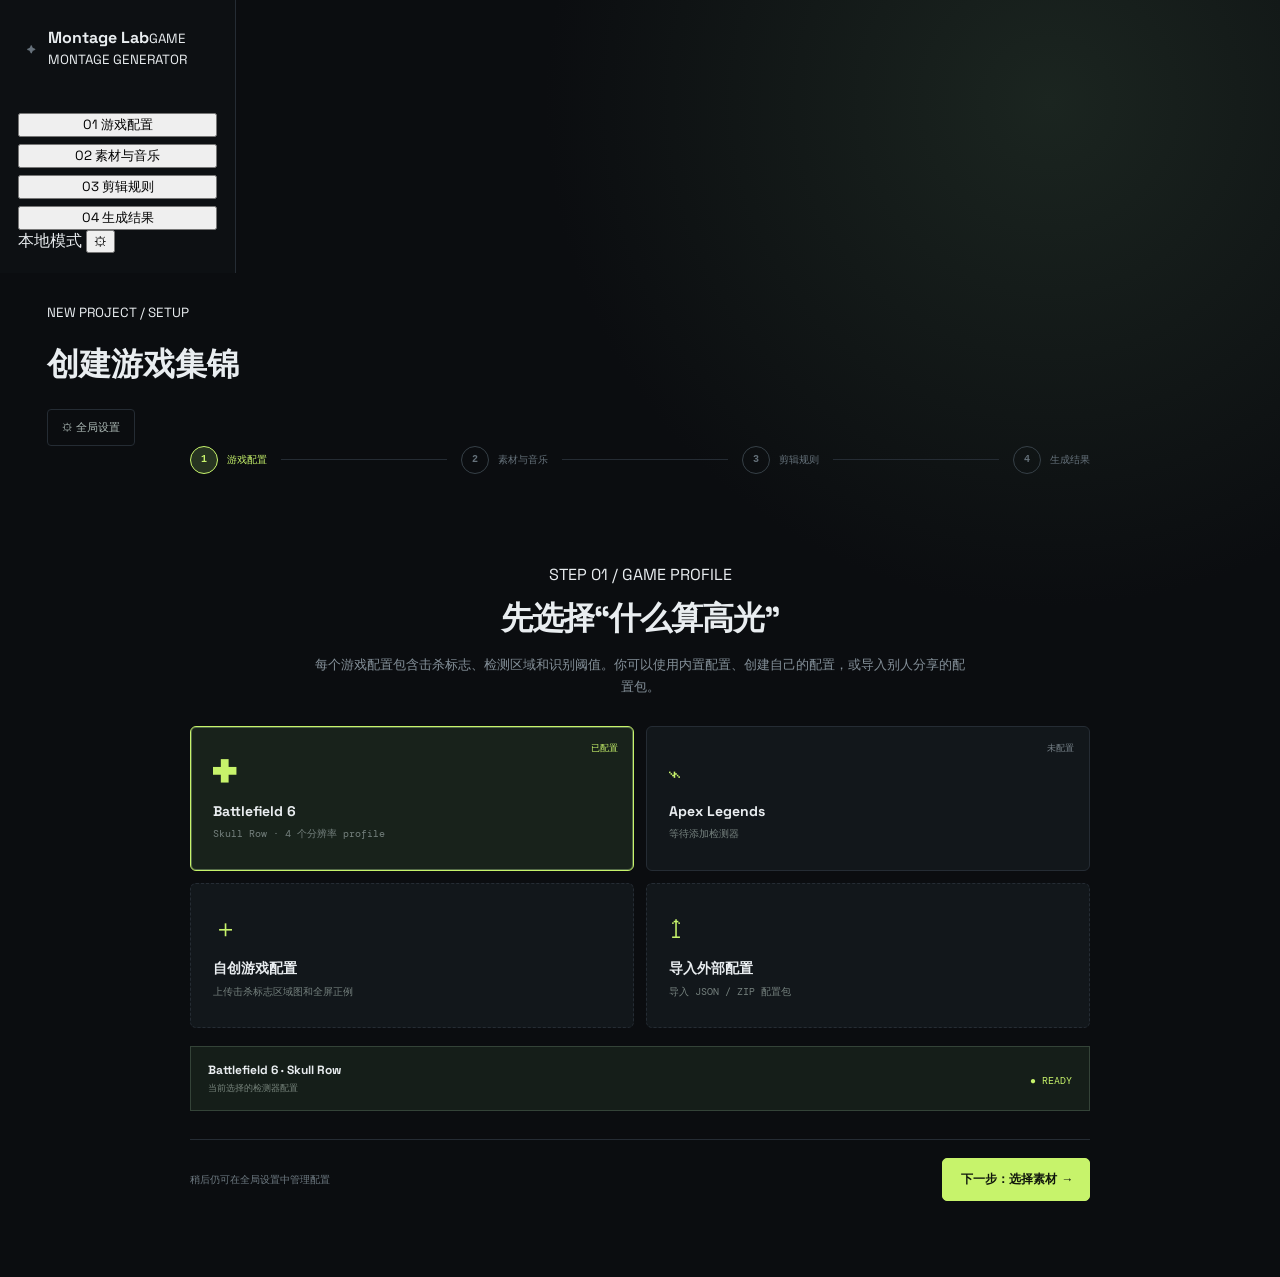
==== commit 5a2f910d: "feat: add custom game profile wizard" ====
--- a/frontend/index.html
+++ b/frontend/index.html
@@ -10,5 +10,13 @@
     <section class="page" data-page="2"><div class="page-intro"><span class="kicker">STEP 02 / MEDIA INPUT</span><h2>导入这一次要扫描的素材</h2><p>视频素材和背景音乐分开选择。视频使用文件夹扫描；音乐支持音频文件，也支持从 MP4 中提取第一条音轨。</p></div><div class="media-stack"><div class="media-card"><div class="media-icon">▣</div><div class="media-copy"><span class="label">视频素材文件夹</span><strong id="videoSummary">尚未选择文件夹</strong><small id="videoDetail">只能扫描当前已配置游戏的素材目录 · RAW 只读</small></div><button class="outline" id="chooseVideo">选择文件夹</button><input id="videoFolder" type="file" webkitdirectory directory multiple hidden></div><div class="media-card music-card"><div class="media-icon">♫</div><div class="media-copy"><span class="label">背景音乐（独立选择）</span><strong id="musicSummary">尚未选择音乐</strong><small id="musicDetail">支持 MP3 / WAV / M4A / MP4 / MKV 音频轨</small></div><button class="outline" id="chooseMusic">选择音乐</button><input id="musicFile" type="file" accept="audio/*,video/mp4,video/x-matroska" hidden></div></div><div class="path-note">ⓘ 视频目录会绑定到当前游戏配置；音乐只属于当前项目，不会改变游戏设置。</div><div class="actions"><button class="back" data-next="1">← 返回</button><button class="primary next" data-next="3">下一步：设置规则 →</button></div></section>
     <section class="page" data-page="3"><div class="page-intro"><span class="kicker">STEP 03 / EDITING RULES</span><h2>确认这次的剪辑规则</h2><p>这些参数只影响当前项目。全局设置用于长期偏好，例如语言、主题和游戏素材目录。</p></div><div class="rule-list"><label>事件前导时间 <input id="pre" type="number" value="1.5" step="0.1"><span>秒</span></label><label>事件后保留时间 <input id="post" type="number" value="0.5" step="0.1"><span>秒</span></label><label>相邻范围合并阈值 <input id="merge" type="number" value="2" step="0.1"><span>秒</span></label><label>超过阈值的桥接长度 <input id="bridge" type="number" value="2" step="0.1"><span>秒</span></label><label>结尾淡黑时长 <input id="fade" type="number" value="5" step="0.1"><span>秒</span></label></div><div class="rule-summary"><b>当前策略</b><span>命中事件前后取窗口 · ≤ 合并阈值自动合并 · 更长间隔保留桥接</span></div><div class="actions"><button class="back" data-next="2">← 返回</button><button class="primary next" data-next="4">下一步：查看生成摘要 →</button></div></section>
     <section class="page" data-page="4"><div class="page-intro"><span class="kicker">STEP 04 / READY</span><h2>准备生成 AI 初剪</h2><p>生成后会得到可审核的高光候选和项目 manifest。RAW 不会被移动、覆盖或删除。</p></div><div class="ready-panel"><div class="ready-row"><span>游戏配置</span><b id="finalGame">Battlefield 6 · Skull Row</b></div><div class="ready-row"><span>视频素材</span><b id="finalVideo">等待选择</b></div><div class="ready-row"><span>背景音乐</span><b id="finalMusic">等待选择</b></div><div class="ready-row"><span>事件窗口</span><b id="finalRules">1.5s 前 · 0.5s 后 · 2s 合并</b></div></div><div class="actions"><button class="back" data-next="3">← 返回修改</button><button class="primary" id="generate">✦ 开始生成 AI 初剪</button></div></section>
+  <section class="profile-wizard" id="profileWizard" hidden>
+  <div class="wizard-head"><button class="back-link" id="profileBack">← 返回游戏配置</button><span class="kicker">CUSTOM PROFILE / SETUP</span><h2>创建自定义游戏配置</h2><p>用一个击杀标志和一张完整分辨率画面，建立可复用的检测规则。</p></div>
+  <div class="profile-steps"><span class="current">1 游戏信息</span><span>2 上传样本</span><span>3 检测区域</span><span>4 确认保存</span></div>
+  <section class="profile-page active" data-profile-page="1"><div class="form-card"><label>游戏名称<input id="customGameName" placeholder="例如：The Finals" /></label><label>高光事件名称<input id="customEventLabel" placeholder="例如：OWN_KILL" value="OWN_KILL" /></label><label>检测方式<select id="detectorType"><option value="template_match">区域标志匹配</option><option value="skull_row">骷髅/图标行</option></select></label></div><div class="wizard-actions"><button class="primary" data-profile-next="2">下一步：上传样本 →</button></div></section>
+  <section class="profile-page" data-profile-page="2"><div class="upload-grid"><label class="upload-box"><input id="markerSample" type="file" accept="image/*" hidden><b>＋ 上传击杀标志区域图</b><small>建议：裁剪后的清晰标志图 PNG</small><em id="markerName">未选择</em></label><label class="upload-box"><input id="fullSample" type="file" accept="image/*,video/*" hidden><b>＋ 上传完整分辨率正例</b><small>标志出现时的完整画面或视频</small><em id="fullName">未选择</em></label><label class="upload-box optional"><input id="negativeSample" type="file" accept="image/*,video/*" hidden><b>＋ 上传负样本（可选）</b><small>没有该标志的相似画面</small><em id="negativeName">未选择</em></label></div><div class="wizard-actions"><button class="back-link" data-profile-next="1">← 返回</button><button class="primary" data-profile-next="3">下一步：设置区域 →</button></div></section>
+  <section class="profile-page" data-profile-page="3"><div class="roi-card"><div class="roi-preview"><div class="roi-box"><span>ROI</span></div><div class="crosshair">+</div></div><div class="roi-controls"><h3>检测区域（归一化坐标）</h3><p>同一套配置可适配不同分辨率。先用默认区域，后续可由本地 worker 校准。</p><div class="coord-grid"><label>X1<input id="roiX1" type="number" min="0" max="1" step="0.01" value="0.30"></label><label>Y1<input id="roiY1" type="number" min="0" max="1" step="0.01" value="0.55"></label><label>X2<input id="roiX2" type="number" min="0" max="1" step="0.01" value="0.48"></label><label>Y2<input id="roiY2" type="number" min="0" max="1" step="0.01" value="0.74"></label></div><label>匹配阈值<input id="threshold" type="range" min="0.1" max="0.99" step="0.01" value="0.65"><output id="thresholdValue">0.65</output></label></div></div><div class="wizard-actions"><button class="back-link" data-profile-next="2">← 返回</button><button class="primary" data-profile-next="4">下一步：确认配置 →</button></div></section>
+  <section class="profile-page" data-profile-page="4"><div class="profile-review"><div class="review-icon">✓</div><h3 id="reviewName">自定义游戏</h3><p id="reviewEvent">OWN_KILL · 区域标志匹配</p><div class="review-grid"><span>区域 <b id="reviewRoi">0.30, 0.55 → 0.48, 0.74</b></span><span>阈值 <b id="reviewThreshold">0.65</b></span><span>标志样本 <b id="reviewMarker">未选择</b></span><span>完整正例 <b id="reviewFull">未选择</b></span></div></div><div class="wizard-actions"><button class="back-link" data-profile-next="3">← 返回</button><button class="primary" id="saveProfile">✓ 保存游戏配置</button></div></section>
+</section>
   </main>
 </div><div class="toast" id="toast"></div><div class="modal" id="settingsModal"><div class="modal-box"><button class="close" id="settingsClose">×</button><span class="kicker">GLOBAL SETTINGS</span><h2>全局设置</h2><p>长期偏好与已配置游戏的素材目录管理。</p><label>界面语言<select><option>简体中文</option><option>English</option></select></label><label>主题<select><option>Dark Tactical</option><option>Light</option></select></label><div class="game-path"><b>Battlefield 6</b><span id="globalPath">尚未绑定素材文件夹</span><button class="outline" id="globalChoose">选择目录</button><input id="globalFolder" type="file" webkitdirectory directory multiple hidden></div><small class="modal-note">这里只显示已有游戏配置；新游戏需先在“游戏配置”页创建或导入。</small></div></div><script src="app.js"></script></body></html>
--- a/frontend/styles.css
+++ b/frontend/styles.css
@@ -1,2 +1,4 @@
 @import url('https://fonts.googleapis.com/css2?family=DM+Mono:wght@400;500&family=Space+Grotesk:wght@400;500;600;700&display=swap');
 :root{--bg:#0b0d10;--panel:#11151a;--line:#252c34;--text:#e9edf0;--muted:#89939c;--lime:#c7f36b;--cyan:#69d6d0;--orange:#ff9b67}*{box-sizing:border-box}body{margin:0;background:radial-gradient(circle at 82% 8%,#1b2520 0,#0b0d10 32%);color:var(--text);font-family:'Space Grotesk',sans-serif}.app-shell{display:flex;min-height:100vh}.sidebar{width:236px;background:#0d1013;border-right:1px solid var(--line);padding:27px 18px 20px;display:flex;flex-direction:column}.brand{display:flex;gap:11px;align-items:center;padding:0 9px 44px}.brand-mark{width:31px;height:31px;border:1px solid var(--lime);color:var(--lime);display:grid;place-items:center;font-size:18px}.brand strong{display:block;font-size:15px}.brand span{display:block;color:#66717b;font:9px 'DM Mono',monospace;margin-top:3px;letter-spacing:1px}nav{display:grid;gap:7px}nav a{padding:12px;color:var(--muted);text-decoration:none;border-radius:6px;font-size:13px;display:flex;gap:12px}nav a.active{background:#1b2423;color:var(--lime)}.sidebar-bottom{margin-top:auto;border-top:1px solid var(--line);padding:18px 8px 0;color:#707c85;font:10px 'DM Mono',monospace;display:flex;align-items:center;gap:7px}.status-dot{width:6px;height:6px;background:var(--lime);border-radius:50%;box-shadow:0 0 8px var(--lime)}.icon-btn{margin-left:auto;border:0;background:none;color:#78848c}.main{max-width:1270px;width:100%;padding:28px 42px 56px;margin:auto}.topbar{display:flex;justify-content:space-between;align-items:center;margin-bottom:40px}.eyebrow,.section-kicker{font:10px 'DM Mono',monospace;color:#71808a;letter-spacing:1.6px}.topbar h1{font-size:24px;margin:8px 0}.top-actions{display:flex;align-items:center;gap:12px}button{font-family:inherit;cursor:pointer}.ghost,.primary,.outline-btn,.small-btn{border:1px solid var(--line);background:transparent;color:var(--text);padding:10px 15px;border-radius:5px;font-size:12px}.primary{background:var(--lime);border-color:var(--lime);color:#11170d;font-weight:700}.avatar{width:33px;height:33px;display:grid;place-items:center;border-radius:50%;background:#26332b;color:var(--lime);font:11px 'DM Mono',monospace}.hero{min-height:260px;border:1px solid #2d3935;background:linear-gradient(110deg,#17201c,#10171a 65%,#15211d);position:relative;overflow:hidden;padding:39px 42px;margin-bottom:17px}.hero h2{font-size:38px;line-height:1.12;letter-spacing:-1.6px;margin:20px 0 13px}.hero h2 em{font-style:normal;color:var(--lime)}.hero p{color:#899c91;font-size:13px}.pill{color:var(--lime);font:10px 'DM Mono',monospace;letter-spacing:1px}.pill i{display:inline-block;width:7px;height:7px;border-radius:50%;background:var(--lime);margin-right:7px}.hero-art{position:absolute;right:105px;top:35px;width:220px;height:190px}.crosshair{position:absolute;left:85px;top:52px;color:var(--lime);font-size:56px;text-shadow:0 0 20px #c7f36b}.scan-ring{width:156px;height:156px;border:1px solid #738d70;border-radius:50%;position:absolute;top:13px;left:28px;opacity:.55}.scan-ring:after{content:'';position:absolute;width:10px;height:10px;background:var(--orange);border-radius:50%;right:12px;top:35px;box-shadow:0 0 15px var(--orange)}.hero-label{position:absolute;right:-35px;bottom:4px;color:#7e9988;font:9px 'DM Mono',monospace;line-height:1.7}.hero-label b{color:var(--lime);font-weight:400}.metrics{display:grid;grid-template-columns:repeat(4,1fr);gap:1px;background:var(--line);border:1px solid var(--line);margin-bottom:18px}.metric{background:var(--panel);padding:17px 20px}.metric span{display:block;color:#7f8a93;font-size:11px}.metric strong{display:block;font-size:28px;margin:7px 0 1px}.metric strong span{display:inline;font-size:13px;color:#87929a;margin-left:3px}.metric small{font:9px 'DM Mono',monospace;color:#5d6972}.metric.accent strong{color:var(--lime)}.workspace-grid{display:grid;grid-template-columns:1.08fr .92fr;gap:17px;margin-bottom:18px}.panel{border:1px solid var(--line);background:rgba(17,21,26,.9);padding:22px}.panel-head{display:flex;justify-content:space-between;align-items:flex-start;margin-bottom:20px}.panel h3{font-size:18px;margin:7px 0}.ready-tag{color:var(--lime);font:10px 'DM Mono',monospace}.dropzone{border:1px dashed #47544c;background:#131b18;padding:19px 15px;display:flex;align-items:center;gap:12px;margin-bottom:13px}.drop-icon{font-size:25px;color:var(--lime)}.dropzone strong{font-size:12px}.dropzone p{color:#78847e;font-size:10px;margin:4px 0}.small-btn{margin-left:auto;padding:8px 9px;font-size:10px}.source-row{display:flex;align-items:center;gap:11px;border-top:1px solid var(--line);padding:13px 1px}.file-icon{width:29px;height:29px;display:grid;place-items:center;border-radius:4px}.video{background:#26352c;color:var(--lime)}.music{background:#292736;color:#c3a9f7}.file-info{flex:1}.file-info strong,.file-info span{display:block}.file-info strong{font-size:11px}.file-info span{font:9px 'DM Mono',monospace;color:#74817b;margin-top:3px}.check{color:var(--lime)}.text-btn{border:0;background:none;color:#a9c47b;font-size:11px;padding:0}.profile-card{display:flex;align-items:center;gap:12px;background:#19221f;border:1px solid #334138;padding:14px}.profile-icon{width:28px;height:28px;display:grid;place-items:center;border-radius:50%;border:1px solid var(--lime);color:var(--lime)}.profile-card strong,.profile-card span{display:block}.profile-card strong{font-size:11px}.profile-card span{font:9px 'DM Mono',monospace;color:#7d8982;margin-top:4px}.toggle{margin-left:auto;width:30px;height:16px;border-radius:10px;background:#42513f;padding:2px}.toggle i{display:block;width:12px;height:12px;border-radius:50%;background:var(--lime);margin-left:14px}.calibration{padding:18px 1px}.cal-line{display:flex;justify-content:space-between;font-size:10px}.cal-line span{color:#84908b}.cal-line strong{font:9px 'DM Mono',monospace;color:var(--orange)}.cal-line i{display:inline-block;width:6px;height:6px;background:var(--orange);border-radius:50%;margin-right:5px}.progress{height:4px;background:#252d2a;margin:12px 0 9px}.progress i{display:block;height:100%;background:var(--lime)}.calibration small{font:9px 'DM Mono',monospace;color:#64726b}.full{width:100%;margin-top:4px}.rules{margin-bottom:18px}.rule-grid{display:grid;grid-template-columns:repeat(4,1fr);gap:13px}.rule-grid label{font-size:10px;color:#89949b}.input-wrap{display:flex;align-items:center;margin-top:8px;border:1px solid #313a41;background:#0e1216}.input-wrap input{color:var(--text);background:none;border:0;outline:0;width:100%;padding:10px;font:15px 'DM Mono',monospace}.input-wrap span{font:9px 'DM Mono',monospace;color:#65717a;padding-right:9px}.rule-footer{display:flex;justify-content:space-between;align-items:center;border-top:1px solid var(--line);margin-top:21px;padding-top:17px}.rule-note{display:flex;gap:11px;align-items:center}.rule-note>span{color:var(--cyan);font-size:22px}.rule-note strong,.rule-note small{display:block}.rule-note strong{font-size:11px}.rule-note small{font:9px 'DM Mono',monospace;color:#69767d;margin-top:4px}.generate{padding:12px 18px}.candidate-panel{padding-bottom:15px}.count{font:10px 'DM Mono',monospace;color:var(--lime);background:#293526;padding:3px 6px;margin-left:5px}.timeline-tools{display:flex;gap:4px}.tool{border:1px solid var(--line);background:transparent;color:#7a878f;font-size:10px;padding:6px 9px}.tool.active{color:var(--lime);border-color:#657b59;background:#202b20}.candidate{display:flex;align-items:center;gap:14px;padding:13px 0;border-top:1px solid var(--line)}.candidate.selected{background:linear-gradient(90deg,#19231d,transparent);margin:0 -10px;padding-left:10px}.thumb{width:124px;height:68px;position:relative;flex:none;background:#24322d;overflow:hidden;display:flex;align-items:flex-end;padding:7px}.thumb:before{content:'';position:absolute;inset:0;background:linear-gradient(140deg,transparent 30%,#6a806c 31%,#18221f 47%,#bb694e 48%,#2c1e1a 58%,#13171a 59%)}.t2{background:#272f42}.t2:before{background:linear-gradient(155deg,#16253e,#5e7092 45%,#b54837 46%,#11161c 55%)}.t3{background:#3d322b}.t3:before{background:linear-gradient(150deg,#b18b63,#26201d 42%,#d56f4b 43%,#101316 56%)}.thumb span,.thumb b{position:relative;z-index:1;font:9px 'DM Mono',monospace}.thumb b{position:absolute;right:7px;top:7px;color:var(--lime);font-size:8px}.clip-meta{flex:1}.clip-meta strong,.clip-meta span{display:block}.clip-meta strong{font-size:12px}.clip-meta span{font:9px 'DM Mono',monospace;color:#76838b;margin:5px 0 8px}.tags{display:flex;gap:5px}.tags i{font-style:normal;font:8px 'DM Mono',monospace;color:var(--cyan);border:1px solid #385454;padding:3px 5px}.tags i.gold{color:#e7b36b;border-color:#614e37}.keep{border:1px solid #6b8a59;background:#202d1f;color:var(--lime);padding:7px 11px;font-size:10px;white-space:nowrap}.keep.muted{border-color:var(--line);background:none;color:#7e898f}.more{border:0;background:none;color:#69747a;letter-spacing:2px}.list-footer{border-top:1px solid var(--line);padding-top:14px;display:flex;justify-content:space-between;font:9px 'DM Mono',monospace;color:#69767d}.toast{position:fixed;right:28px;bottom:25px;background:#d5f77a;color:#11170d;padding:12px 16px;border-radius:4px;font-size:12px;opacity:0;transform:translateY(12px);transition:.25s;pointer-events:none}.toast.show{opacity:1;transform:translateY(0)}@media(max-width:900px){.sidebar{width:190px}.main{padding:24px}.hero-art{right:15px;opacity:.5}.workspace-grid{grid-template-columns:1fr}}@media(max-width:650px){.sidebar{display:none}.main{padding:18px}.hero{padding:28px 23px}.hero h2{font-size:30px}.hero-art{display:none}.metrics{grid-template-columns:repeat(2,1fr)}.rule-grid{grid-template-columns:repeat(2,1fr)}.top-actions .ghost{display:none}.candidate{gap:8px}.thumb{width:90px}.clip-meta span{font-size:8px}}
+.page{display:none;max-width:900px;margin:0 auto;padding:20px 0}.page.active{display:block}.steps{display:flex;align-items:center;max-width:900px;margin:0 auto 35px}.step{display:flex;align-items:center;gap:9px;color:#65717a;font:10px 'DM Mono',monospace;white-space:nowrap}.step b{width:28px;height:28px;border:1px solid #364047;border-radius:50%;display:grid;place-items:center}.step.active{color:var(--lime)}.step.active b{border-color:var(--lime);background:#273421;color:var(--lime)}.line{height:1px;background:var(--line);flex:1;margin:0 14px}.page-intro{text-align:center;margin:35px auto 28px;max-width:650px}.page-intro h2{font-size:32px;letter-spacing:-1px;margin:12px 0}.page-intro p{color:#849099;font-size:13px;line-height:1.7}.choice-grid{display:grid;grid-template-columns:1fr 1fr;gap:12px}.choice{position:relative;text-align:left;min-height:145px;padding:22px;border:1px solid var(--line);background:#12171b;color:var(--text);border-radius:6px}.choice:hover{border-color:#718b62}.choice.selected{border-color:var(--lime);background:#18221b;box-shadow:0 0 0 1px #526947 inset}.choice-icon{display:block;font-size:25px;color:var(--lime);margin-bottom:14px}.choice strong,.choice small{display:block}.choice strong{font-size:14px}.choice small{font:10px 'DM Mono',monospace;color:#75817e;margin-top:7px}.choice em{position:absolute;right:15px;top:15px;color:var(--lime);font:9px 'DM Mono',monospace;font-style:normal}.choice em.muted{color:#78838a}.choice.dashed{border-style:dashed}.selected-info{display:flex;justify-content:space-between;align-items:center;margin-top:18px;padding:15px 17px;border:1px solid #344338;background:#151e19}.selected-info b,.selected-info span{display:block}.selected-info b{font-size:12px}.selected-info span{font:9px 'DM Mono',monospace;color:#77847c;margin-top:4px}.ready{color:var(--lime)!important;font:10px 'DM Mono',monospace!important}.actions{display:flex;justify-content:space-between;align-items:center;margin-top:28px;padding-top:18px;border-top:1px solid var(--line);color:#6f7b83;font:10px 'DM Mono',monospace}.primary{padding:12px 18px}.back{border:0;background:none;color:#93a3a5;font-size:12px}.media-stack{display:grid;gap:14px}.media-card{display:flex;align-items:center;gap:16px;padding:22px;border:1px solid var(--line);background:#12171b}.music-card{background:#17141d}.media-icon{width:40px;height:40px;display:grid;place-items:center;border:1px solid #536b52;color:var(--lime);font-size:20px}.music-card .media-icon{color:#c3a9f7;border-color:#5c4f75}.media-copy{flex:1}.media-copy span,.media-copy strong,.media-copy small{display:block}.media-copy .label{font:9px 'DM Mono',monospace;color:#7c888d;letter-spacing:1px}.media-copy strong{font-size:14px;margin:7px 0}.media-copy small{font:10px 'DM Mono',monospace;color:#707d81}.outline{border:1px solid #566c54;background:transparent;color:#bedb91;padding:10px 14px;border-radius:4px;font-size:11px}.path-note{margin-top:18px;padding:13px;background:#14191c;color:#78848b;font:10px 'DM Mono',monospace}.rule-list{display:grid;gap:1px;background:var(--line);border:1px solid var(--line)}.rule-list label{position:relative;background:#12171b;padding:17px 76px 17px 18px;color:#a0a9ac;font-size:12px}.rule-list input{position:absolute;right:43px;top:11px;width:70px;background:#0c1013;border:1px solid #394249;color:var(--text);padding:7px;font:14px 'DM Mono',monospace;text-align:right}.rule-list span{position:absolute;right:17px;top:20px;font:10px 'DM Mono',monospace;color:#69767c}.rule-summary{margin-top:16px;padding:16px;background:#172019;border-left:2px solid var(--lime)}.rule-summary b{display:block;font-size:11px}.rule-summary span{display:block;color:#809087;font:10px 'DM Mono',monospace;margin-top:7px}.ready-panel{border:1px solid var(--line);background:#12171b}.ready-row{display:flex;justify-content:space-between;padding:18px;border-bottom:1px solid var(--line);font-size:12px}.ready-row:last-child{border:0}.ready-row span{color:#76838a}.ready-row b{font-weight:500}.modal{display:none;position:fixed;inset:0;background:#0009;align-items:center;justify-content:center;padding:20px;z-index:5}.modal.show{display:flex}.modal-box{position:relative;width:min(520px,100%);background:#151b1f;border:1px solid #435048;padding:30px;box-shadow:0 20px 80px #000}.modal-box h2{margin:10px 0}.modal-box p{color:#89949a;font-size:12px}.modal-box label{display:block;color:#99a3a7;font-size:11px;margin-top:18px}.modal-box select{display:block;width:100%;margin-top:7px;background:#0e1215;border:1px solid #374149;color:var(--text);padding:10px}.close{position:absolute;right:18px;top:15px;border:0;background:none;color:#89949a;font-size:23px}.game-path{margin-top:20px;padding:15px;background:#1c2520}.game-path b,.game-path span{display:block}.game-path span{font:10px 'DM Mono',monospace;color:#829087;margin:6px 0 13px}.modal-note{display:block;color:#66747a;font:9px 'DM Mono',monospace;margin-top:18px}@media(max-width:650px){.main{padding:22px 16px}.steps{gap:4px}.steps .line{margin:0 4px}.step span{display:none}.choice-grid{grid-template-columns:1fr}.page-intro h2{font-size:27px}.media-card{align-items:flex-start;flex-wrap:wrap}.media-card .outline{margin-left:56px}.actions{gap:15px;align-items:flex-end}.actions span{display:none}}
+.profile-wizard[hidden]{display:none}.profile-wizard{max-width:900px;margin:0 auto;padding:20px 0}.profile-wizard.show{display:block}.wizard-head{text-align:center}.wizard-head h2{font-size:32px;margin:12px 0}.wizard-head p{color:#87939a;font-size:13px}.back-link{border:0;background:none;color:#91a3a1;font-size:12px;cursor:pointer}.wizard-head .back-link{display:block;margin-bottom:25px}.profile-steps{display:flex;justify-content:center;gap:8px;margin:30px 0}.profile-steps span{padding:8px 12px;border:1px solid var(--line);color:#68757d;font:10px 'DM Mono',monospace}.profile-steps .current{color:var(--lime);border-color:#647952;background:#1a251b}.profile-page{display:none}.profile-page.active{display:block}.form-card{max-width:580px;margin:auto;background:#12171b;border:1px solid var(--line);padding:25px}.form-card label{display:block;color:#8e999d;font-size:11px;margin-bottom:17px}.form-card input,.form-card select{display:block;width:100%;margin-top:7px;background:#0c1013;border:1px solid #394249;color:var(--text);padding:12px;font:12px 'DM Mono',monospace}.wizard-actions{display:flex;justify-content:space-between;align-items:center;border-top:1px solid var(--line);margin-top:24px;padding-top:18px}.upload-grid{display:grid;grid-template-columns:1fr 1fr;gap:13px}.upload-box{min-height:160px;border:1px dashed #56675a;background:#131a17;padding:22px;display:flex;flex-direction:column;justify-content:center;cursor:pointer}.upload-box:hover{border-color:var(--lime)}.upload-box b{color:#dbe7df;font-size:13px}.upload-box small{color:#77837e;font:10px 'DM Mono',monospace;margin-top:9px;line-height:1.5}.upload-box em{color:var(--lime);font:10px 'DM Mono',monospace;margin-top:16px;font-style:normal}.upload-box.optional{grid-column:1/-1;min-height:100px}.roi-card{display:grid;grid-template-columns:1fr 1fr;gap:25px;align-items:center}.roi-preview{height:290px;position:relative;background:linear-gradient(145deg,#263730,#131a1d 55%,#80604d);border:1px solid #46584e;overflow:hidden}.roi-preview:before{content:'SAMPLE FRAME';position:absolute;inset:0;display:grid;place-items:center;color:#b7cbbd;font:11px 'DM Mono',monospace;opacity:.65}.roi-box{position:absolute;z-index:1;left:30%;top:55%;width:18%;height:19%;border:2px solid var(--lime);background:#c7f36b22;color:var(--lime);font:9px 'DM Mono',monospace;padding:4px}.roi-controls{background:#12171b;border:1px solid var(--line);padding:22px}.roi-controls h3{font-size:15px;margin:0 0 8px}.roi-controls p{font-size:11px;color:#7d898f;line-height:1.6}.coord-grid{display:grid;grid-template-columns:1fr 1fr;gap:10px;margin:17px 0}.coord-grid label,.roi-controls>label{color:#8b979b;font-size:10px}.coord-grid input{display:block;width:100%;margin-top:5px;background:#0c1013;color:var(--text);border:1px solid #394249;padding:9px;font:12px 'DM Mono',monospace}.roi-controls>label input{width:70%;margin-top:12px;accent-color:var(--lime)}output{color:var(--lime);font:12px 'DM Mono',monospace;margin-left:8px}.profile-review{max-width:620px;margin:auto;text-align:center;border:1px solid #405345;background:#151f19;padding:32px}.review-icon{width:44px;height:44px;border-radius:50%;display:grid;place-items:center;background:#c7f36b;color:#11170d;margin:auto;font-size:23px}.profile-review h3{font-size:21px;margin:17px 0 5px}.profile-review p{color:#91a09a;font:11px 'DM Mono',monospace}.review-grid{display:grid;grid-template-columns:1fr 1fr;text-align:left;gap:1px;background:#334338;margin-top:25px}.review-grid span{background:#18221c;padding:13px;color:#7f8d84;font:10px 'DM Mono',monospace}.review-grid b{display:block;color:#e4ece5;font-weight:400;margin-top:6px}.settings{border:1px solid var(--line);background:transparent;color:#aebbb7;padding:10px 14px;border-radius:4px;font-size:11px}@media(max-width:650px){.profile-steps{gap:3px}.profile-steps span{font-size:8px;padding:7px 5px}.upload-grid,.roi-card{grid-template-columns:1fr}.upload-box.optional{grid-column:auto}.wizard-head h2{font-size:27px}}
